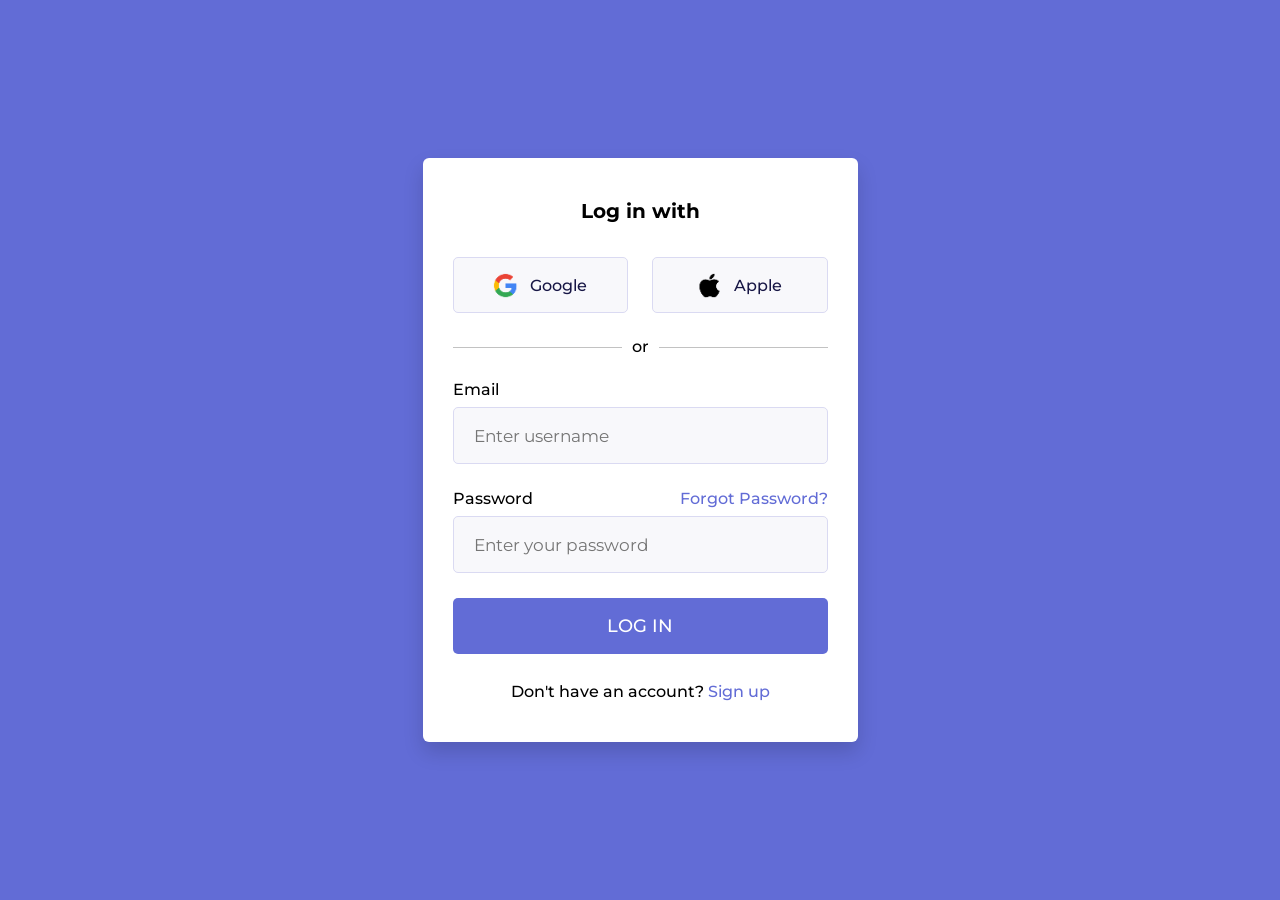
==== login/index.html @ 5170acc3 "Update index.html" ====
<!DOCTYPE html>
<!-- Source Codes By CodingNepal - www.codingnepalweb.com -->
<html lang="en">
<head>
  <meta charset="UTF-8" />
  <meta name="viewport" content="width=device-width, initial-scale=1.0" />
  <title>Login Form in HTML and CSS | CodingNepal</title>
  <link rel="stylesheet" href="style.css" />
</head>
<body>
  <div class="login_form">
    <!-- Login form container -->
    <form action="#">
      <h3>Log in with</h3>

      <div class="login_option">
        <!-- Google button -->
        <div class="option">
          <a href="#">
            <img src="logos/google.png" alt="Google" />
            <span>Google</span>
          </a>
        </div>

        <!-- Apple button -->
        <div class="option">
          <a href="#">
            <img src="logos/apple.png" alt="Apple" />
            <span>Apple</span>
          </a>
        </div>
      </div>

      <!-- Login option separator -->
      <p class="separator">
        <span>or</span>
      </p>

      <!-- Email input box -->
      <div class="input_box">
        <label for="email">Email</label>
        <input type="username" id="username" placeholder="Enter username" required />
      </div>

      <!-- Paswwrod input box -->
      <div class="input_box">
        <div class="password_title">
          <label for="password">Password</label>
          <a href="#">Forgot Password?</a>
        </div>

        <input type="password" id="password" placeholder="Enter your password" required />
      </div>

       <!-- Login button -->
      <button type="submit">Log In</button>

      <p class="sign_up">Don't have an account? <a href="#">Sign up</a></p>
    </form>
  </div>
</body>
</html>
---- login/style.css ----
/* Google Fonts Link */
@import url('https://fonts.googleapis.com/css2?family=Montserrat:ital,wght@0,100..900;1,100..900&display=swap');

/* Resetting default styling and setting font-family */
* {
    margin: 0;
    padding: 0;
    box-sizing: border-box;
    font-family: "Montserrat", sans-serif;
}

body {
    width: 100%;
    min-height: 100vh;
    padding: 0 10px;
    display: flex;
    background: #626cd6;
    justify-content: center;
    align-items: center;
}

/* Login form styling */
.login_form {
    width: 100%;
    max-width: 435px;
    background: #fff;
    border-radius: 6px;
    padding: 41px 30px;
    box-shadow: 0 10px 20px rgba(0, 0, 0, 0.15);
}

.login_form h3 {
    font-size: 20px;
    text-align: center;
}

/* Google & Apple button styling */

.login_form .login_option {
    display: flex;
    width: 100%;
    justify-content: space-between;
    align-items: center;
}

.login_form .login_option .option {
    width: calc(100% / 2 - 12px);
}

.login_form .login_option .option a {
    height: 56px;
    display: flex;
    justify-content: center;
    align-items: center;
    gap: 12px;
    background: #F8F8FB;
    border: 1px solid #DADAF2;
    border-radius: 5px;
    margin: 34px 0 24px 0;
    text-decoration: none;
    color: #171645;
    font-weight: 500;
    transition: 0.2s ease;
}

.login_form .login_option .option a:hover {
    background: #ededf5;
    border-color: #626cd6;
}

.login_form .login_option .option a img {
    max-width: 25px;
}

.login_form p {
    text-align: center;
    font-weight: 500;
}

.login_form .separator {
    position: relative;
    margin-bottom: 24px;
}

/* Login option separator styling */
.login_form .separator span {
    background: #fff;
    z-index: 1;
    padding: 0 10px;
    position: relative;
}

.login_form .separator::after {
    content: '';
    position: absolute;
    width: 100%;
    top: 50%;
    left: 0;
    height: 1px;
    background: #C2C2C2;
    display: block;
}

form .input_box label {
    display: block;
    font-weight: 500;
    margin-bottom: 8px;
}

/* Input field styling */
form .input_box input {
    width: 100%;
    height: 57px;
    border: 1px solid #DADAF2;
    border-radius: 5px;
    outline: none;
    background: #F8F8FB;
    font-size: 17px;
    padding: 0px 20px;
    margin-bottom: 25px;
    transition: 0.2s ease;
}

form .input_box input:focus {
    border-color: #626cd6;
}

form .input_box .password_title {
    display: flex;
    justify-content: space-between;
    text-align: center;
}

form .input_box {
    position: relative;
}

a {
    text-decoration: none;
    color: #626cd6;
    font-weight: 500;
}

a:hover {
    text-decoration: underline;
}

/* Login button styling */
form button {
    width: 100%;
    height: 56px;
    border-radius: 5px;
    border: none;
    outline: none;
    background: #626CD6;
    color: #fff;
    font-size: 18px;
    font-weight: 500;
    text-transform: uppercase;
    cursor: pointer;
    margin-bottom: 28px;
    transition: 0.3s ease;
}

form button:hover {
    background: #4954d0;
}
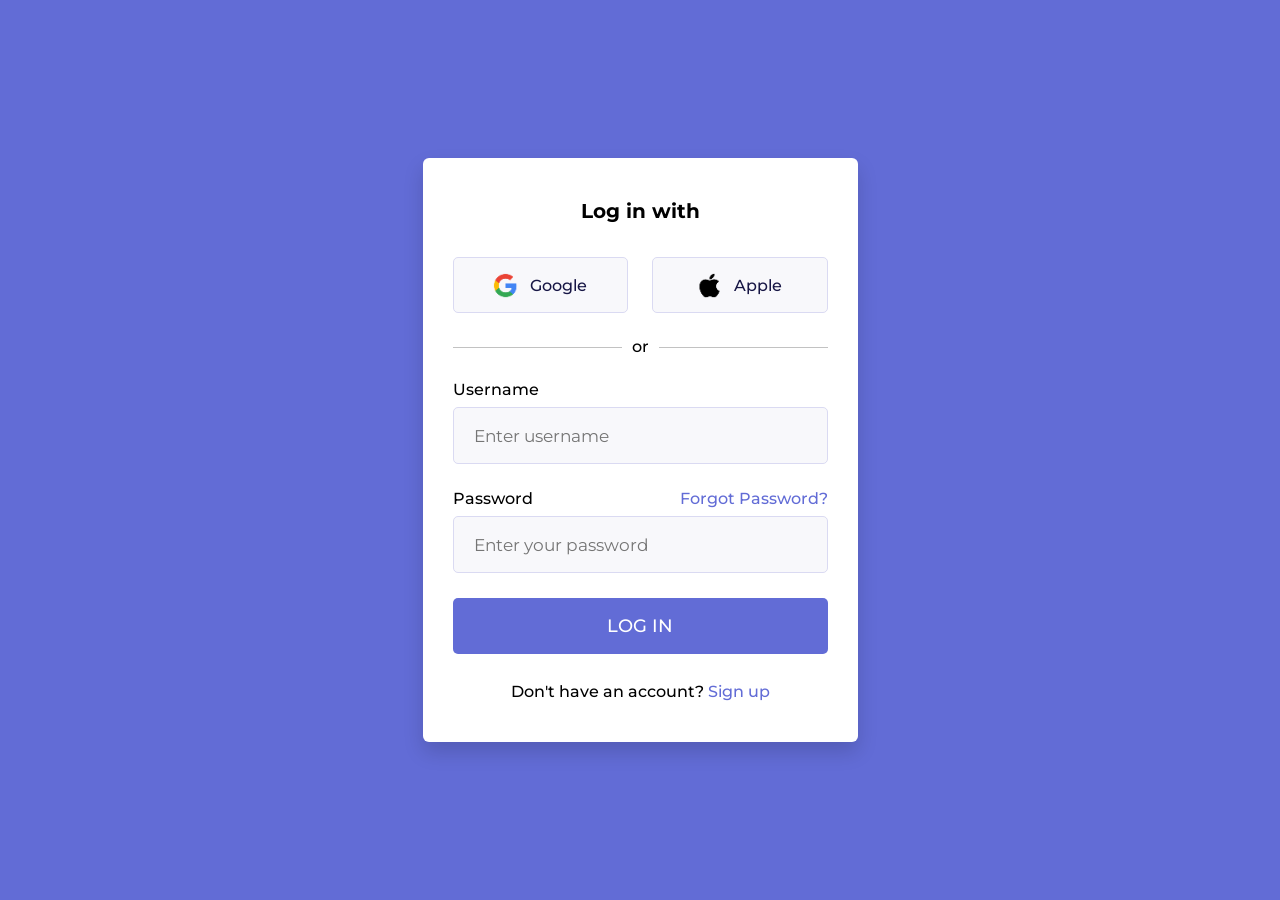
==== commit a3d05666: "Update index.html" ====
--- a/login/index.html
+++ b/login/index.html
@@ -38,7 +38,7 @@
 
       <!-- Email input box -->
       <div class="input_box">
-        <label for="email">Email</label>
+        <label for="username">Username</label>
         <input type="username" id="username" placeholder="Enter username" required />
       </div>
 
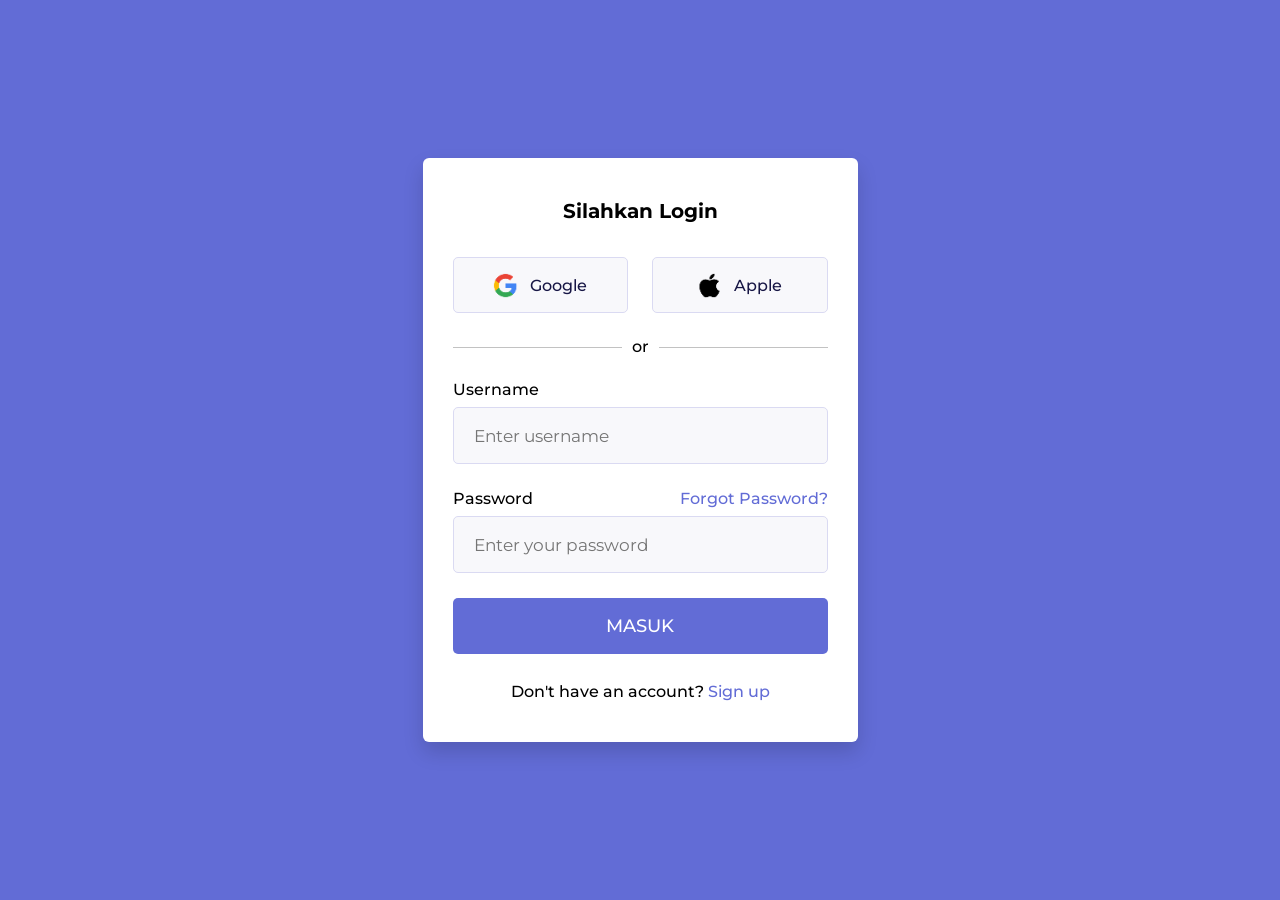
==== commit 01e55023: "Update index.html" ====
--- a/login/index.html
+++ b/login/index.html
@@ -11,7 +11,7 @@
   <div class="login_form">
     <!-- Login form container -->
     <form action="#">
-      <h3>Log in with</h3>
+      <h3>Silahkan Login</h3>
 
       <div class="login_option">
         <!-- Google button -->
@@ -53,10 +53,13 @@
       </div>
 
        <!-- Login button -->
-      <button type="submit">Log In</button>
+      <button type="submit">Masuk</button>
 
       <p class="sign_up">Don't have an account? <a href="#">Sign up</a></p>
     </form>
   </div>
+    <div id="alertBox" class="alert" style="display:none;"></div>
+  
+<script src="js/login.js"></script>
 </body>
 </html>
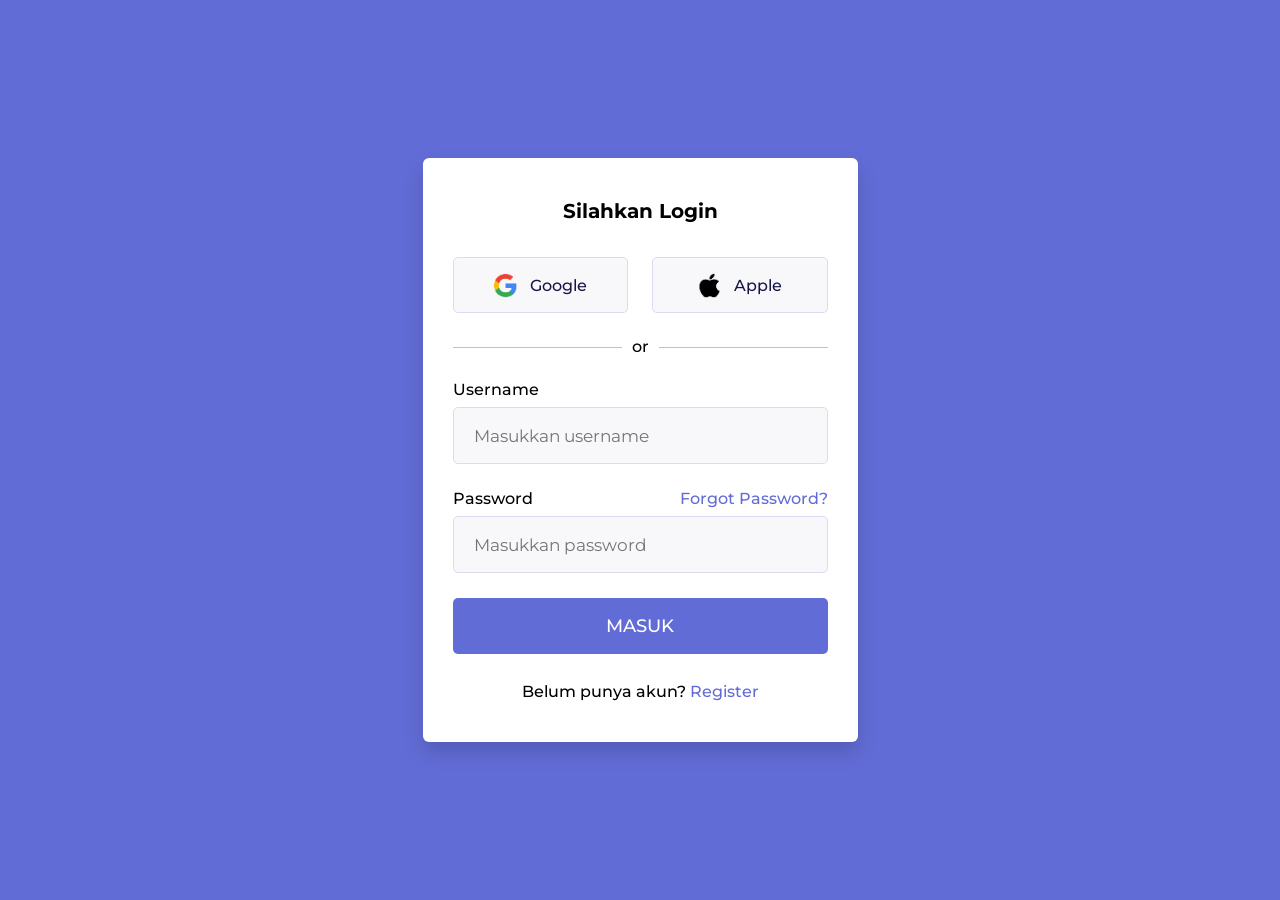
==== commit 416c15d7: "Update index.html" ====
--- a/login/index.html
+++ b/login/index.html
@@ -10,7 +10,7 @@
 <body>
   <div class="login_form">
     <!-- Login form container -->
-    <form action="#">
+    <form id="loginForm" action="#">
       <h3>Silahkan Login</h3>
 
       <div class="login_option">
@@ -39,7 +39,7 @@
       <!-- Email input box -->
       <div class="input_box">
         <label for="username">Username</label>
-        <input type="username" id="username" placeholder="Enter username" required />
+        <input type="username" id="username" placeholder="Masukkan username" required />
       </div>
 
       <!-- Paswwrod input box -->
@@ -49,13 +49,13 @@
           <a href="#">Forgot Password?</a>
         </div>
 
-        <input type="password" id="password" placeholder="Enter your password" required />
+        <input type="password" id="password" placeholder="Masukkan password" required />
       </div>
 
        <!-- Login button -->
       <button type="submit">Masuk</button>
 
-      <p class="sign_up">Don't have an account? <a href="#">Sign up</a></p>
+      <p class="sign_up">Belum punya akun? <a href="register.html">Register</a></p>
     </form>
   </div>
     <div id="alertBox" class="alert" style="display:none;"></div>
--- a/login/style.css
+++ b/login/style.css
@@ -164,4 +164,28 @@
 
 form button:hover {
     background: #4954d0;
-}+}
+
+.alret{
+    background:#e44e4e
+    color: white;
+    padding: 10px;
+    text-align: center;
+    border:1px solid #b32929;
+}
+
+#message{
+    background:#ff4e4e
+    color: white;
+    text-align: center;
+    margin-top: 20px;
+}
+
+#alretbox{
+    position: fixed;
+    top: 20px;
+    left: 20%;
+    transform: translatex(-50%);
+    z-index: 999;
+}
+    
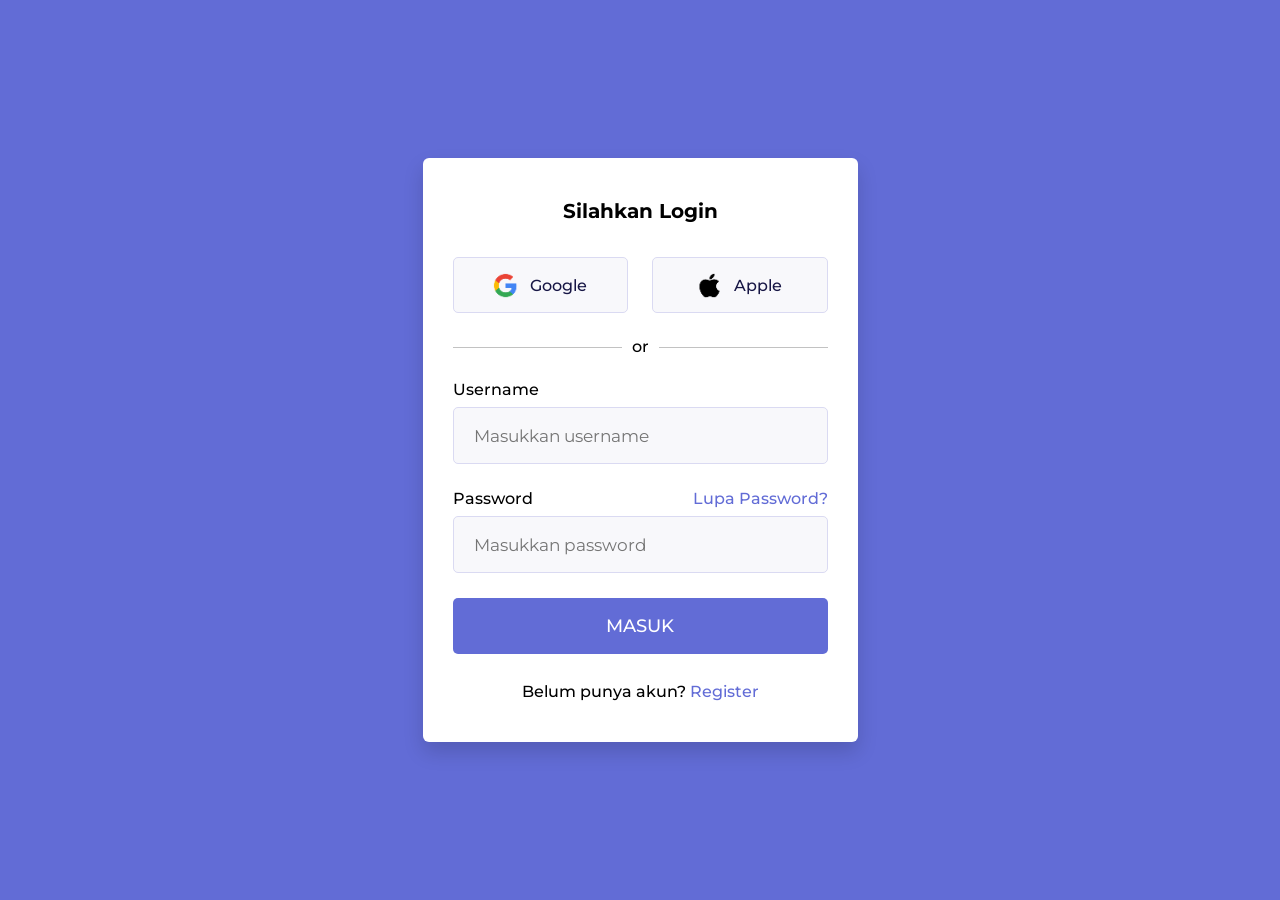
==== commit dd4468db: "Update index.html" ====
--- a/login/index.html
+++ b/login/index.html
@@ -46,7 +46,7 @@
       <div class="input_box">
         <div class="password_title">
           <label for="password">Password</label>
-          <a href="#">Forgot Password?</a>
+          <a href="#">Lupa Password?</a>
         </div>
 
         <input type="password" id="password" placeholder="Masukkan password" required />
